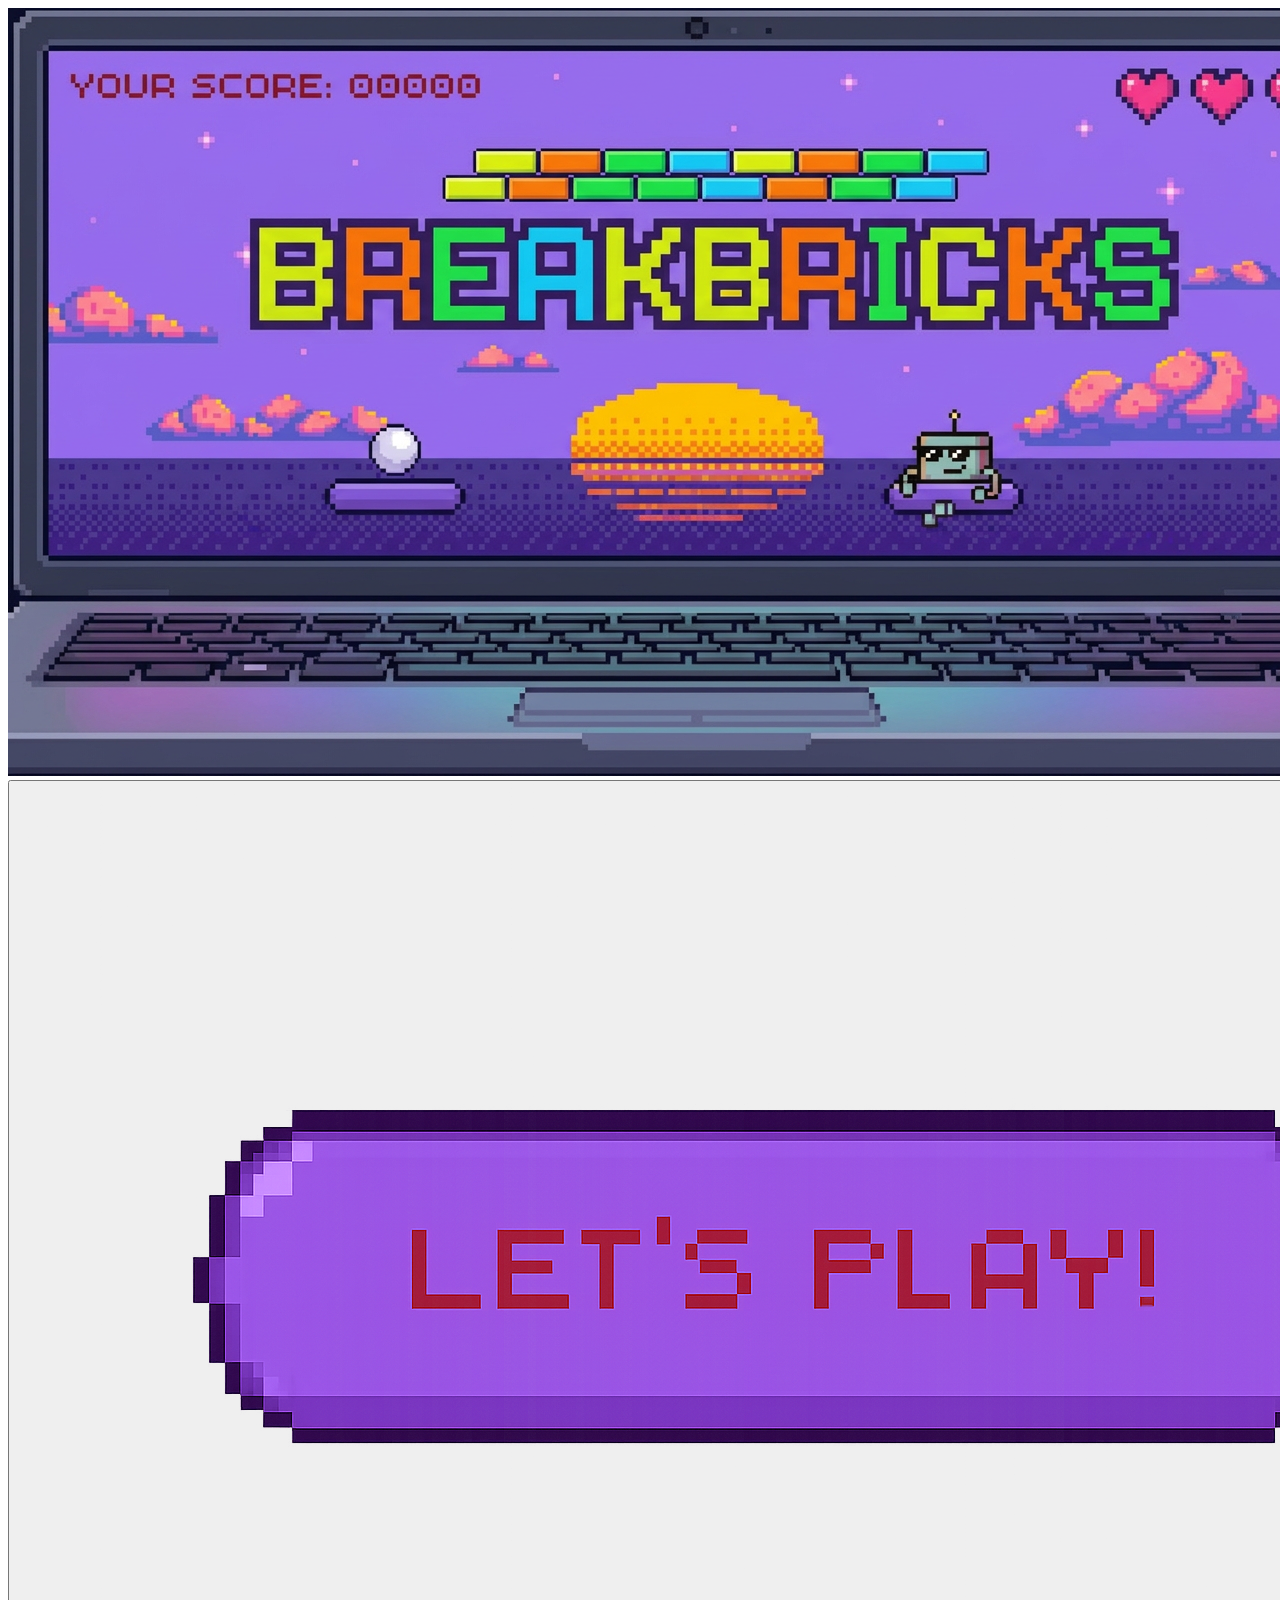
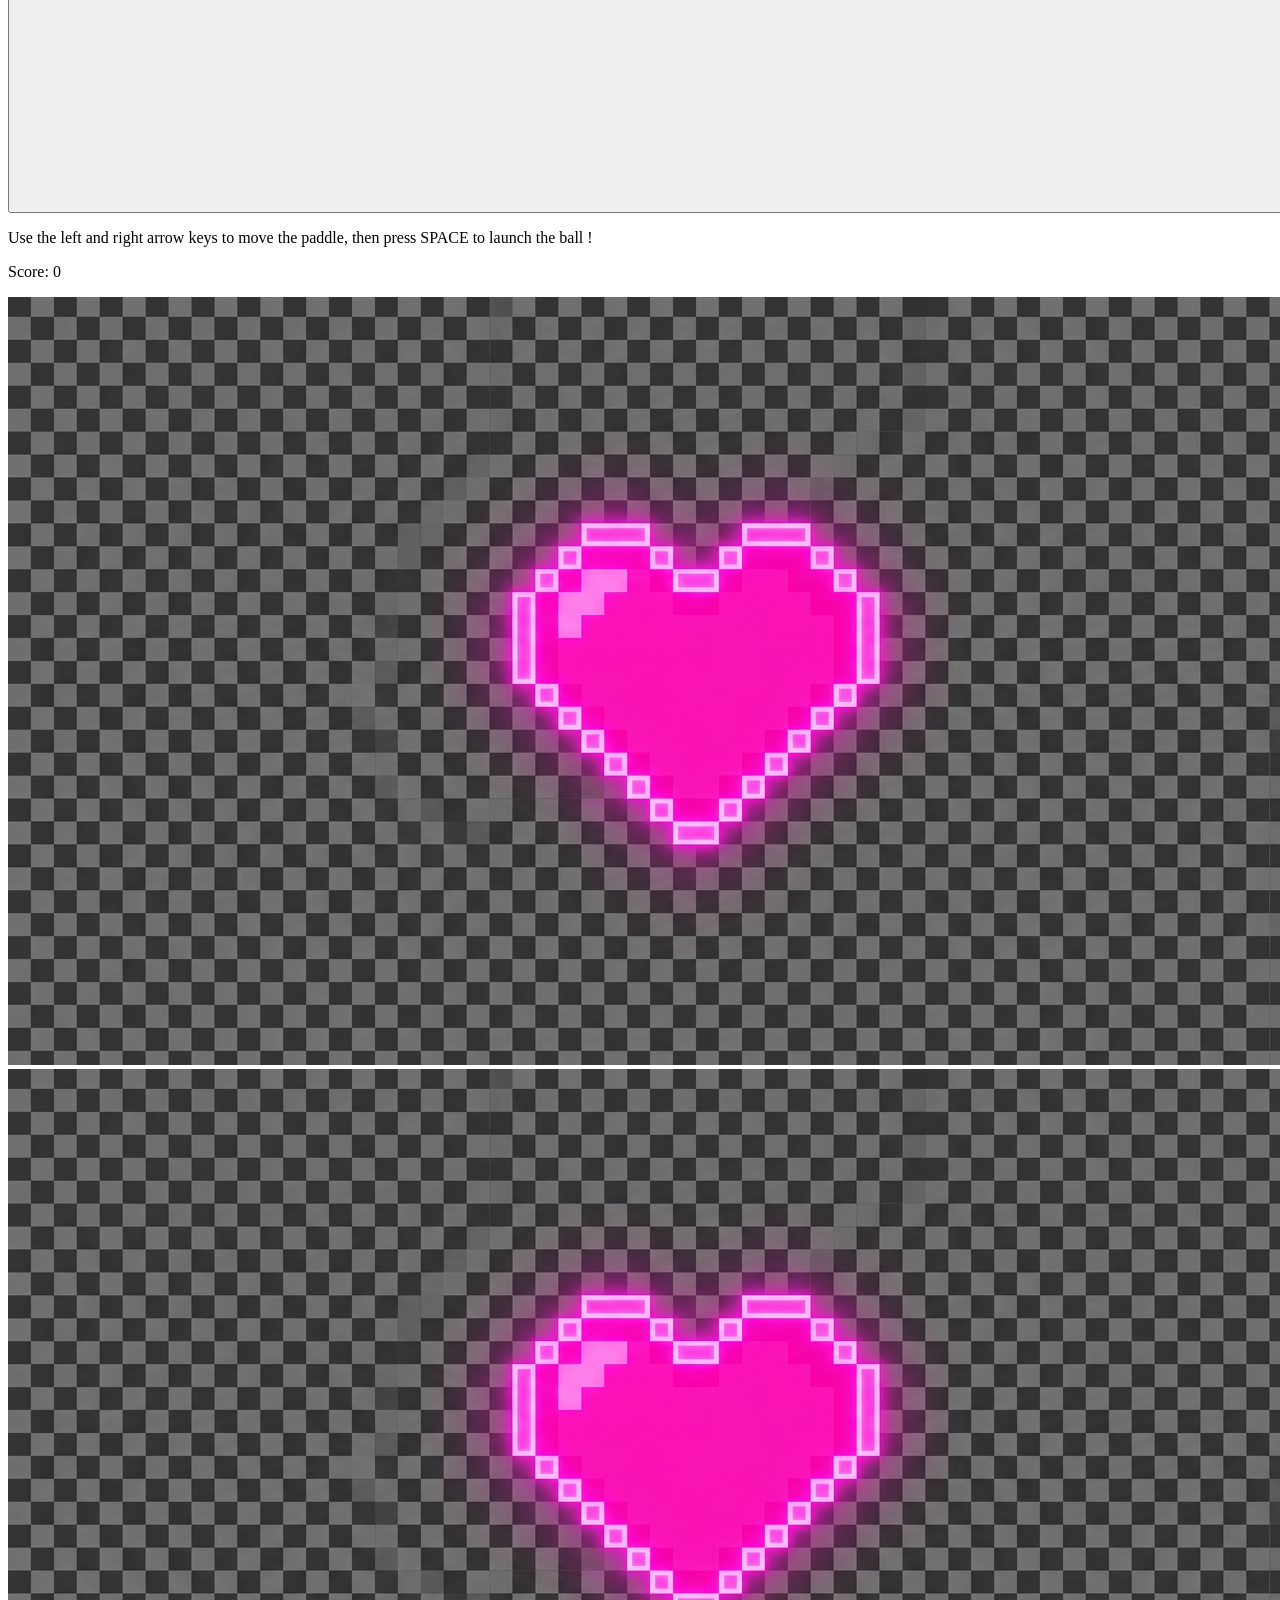
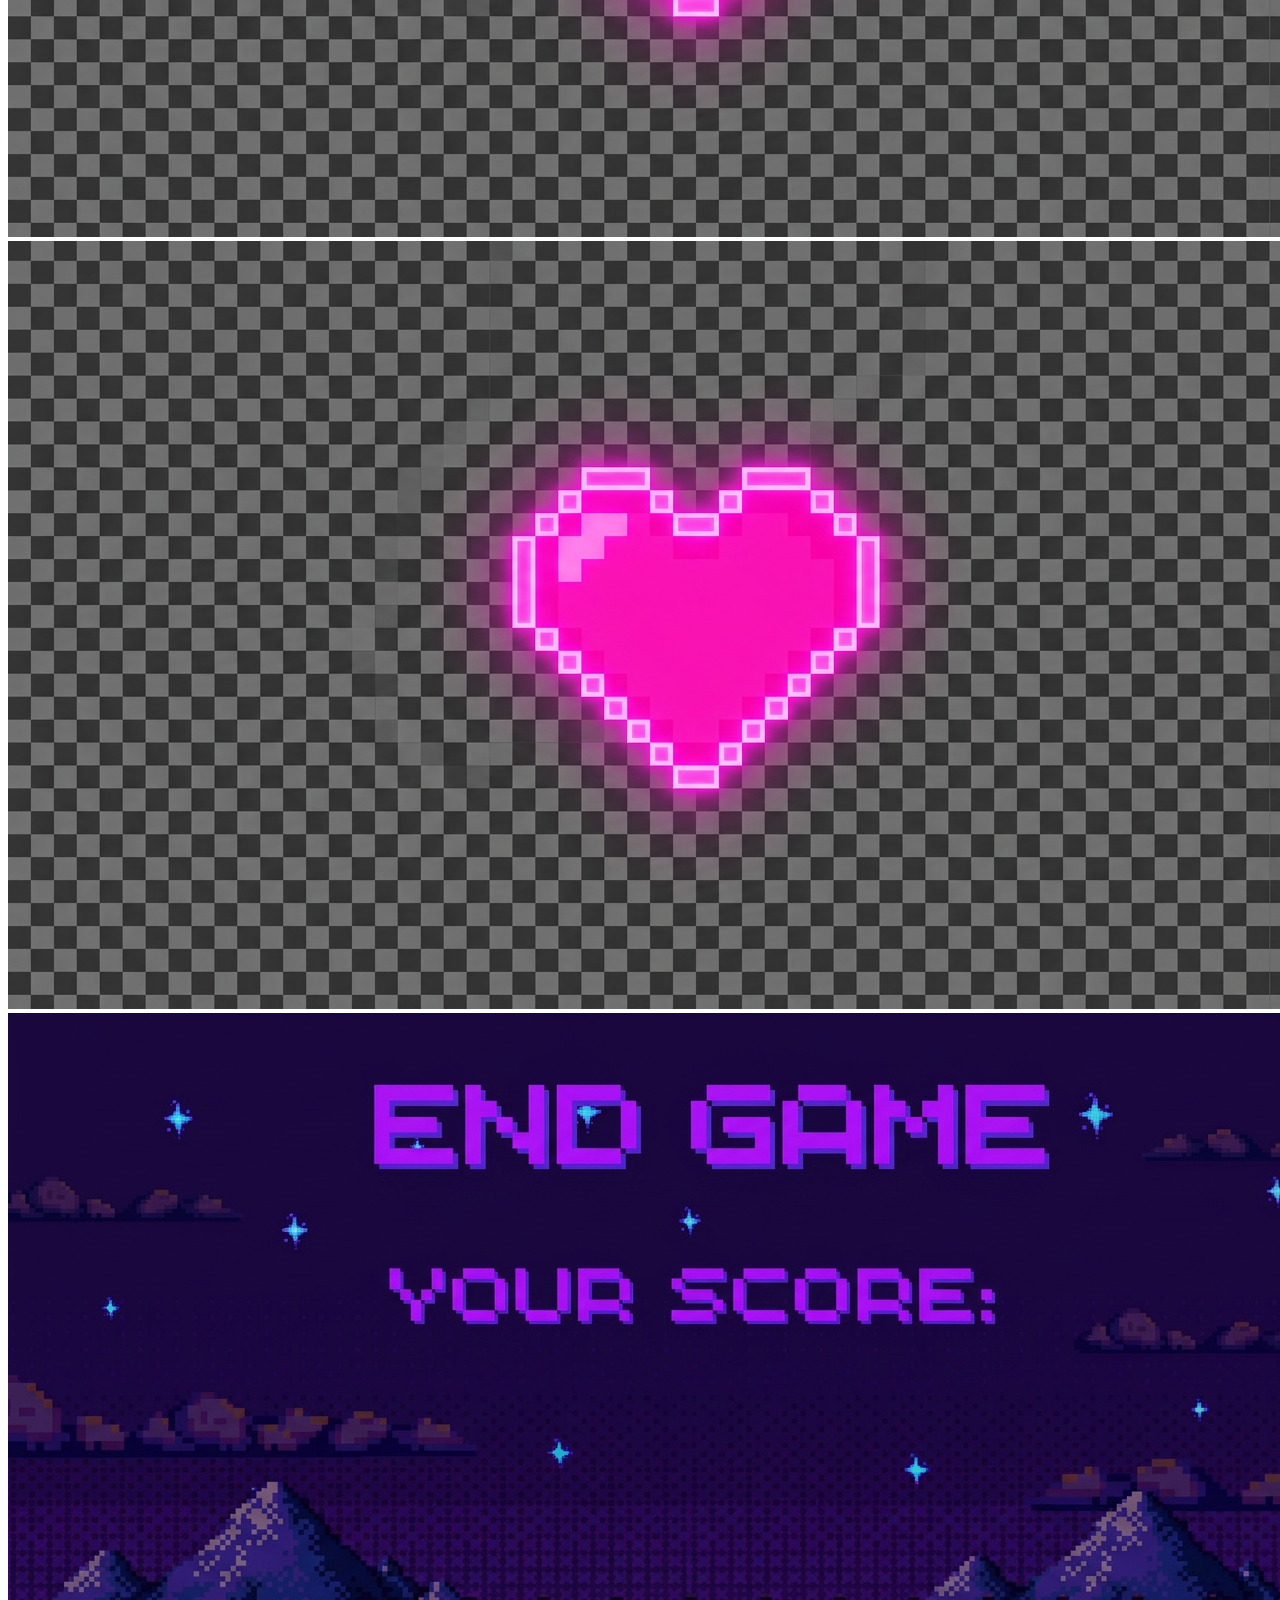
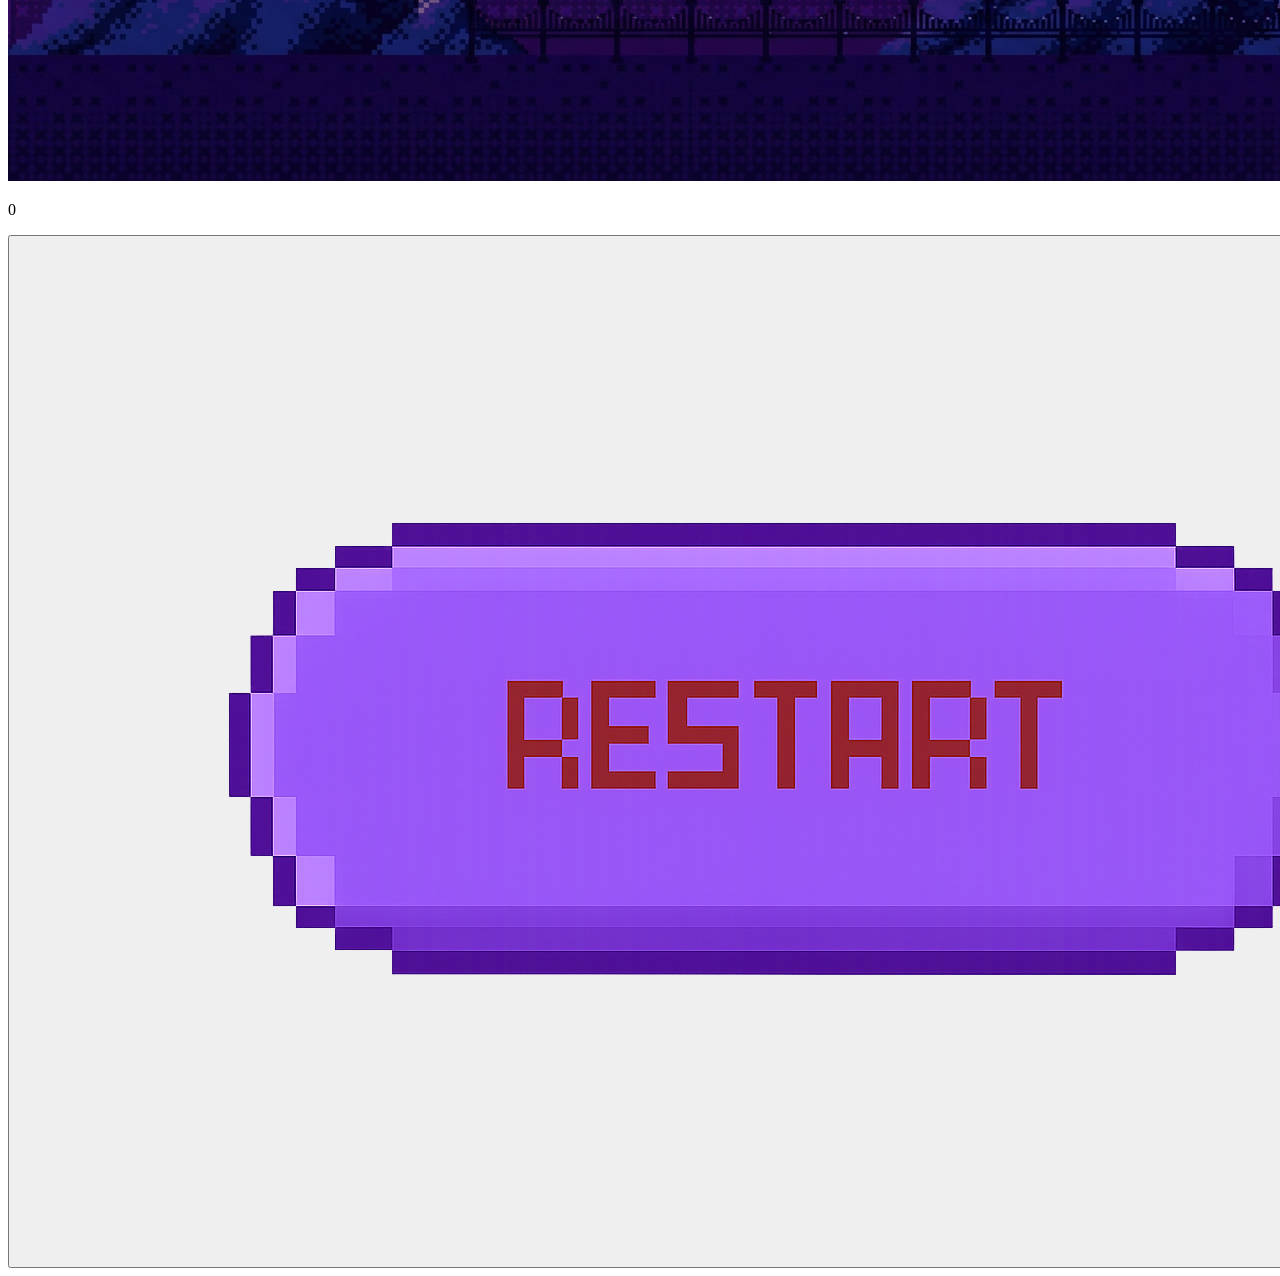
==== index.html @ ca22e78e "Add initial HTML structure for BreakBricks game" ====
<!DOCTYPE html>
<html lang="en">
<head>
    <meta charset="UTF-8">
    <meta name="viewport" content="width=device-width, initial-scale=1.0">
    <meta http-equiv="X-UA-Compatible" content="ie=edge" />
    <link rel="stylesheet" href="style.css">
    <title>BreakBricks</title>
</head>
<body>
    <main>
    <div id="game-intro">
        <!-- logo, button start, instruction et img de contrôle -->
        <img src="../images/Bg.png" alt="BreakBricks-logo" class="BreakBricks-img">
       <div class="start-container">
    <button id="start-btn">
        <img src="../images/Let's play.png" alt="Let's play">
    </button>
    <p class="start-text">
        Use the left and right arrow keys to move the paddle, then press SPACE to launch the ball !
    </p>
</div>
    </div>


    <div id="game-container">
        <!-- stats et jeu lui-même -->
    
    <div id="game-screen">
        <!-- jeu et éléments dynamiques, caché au départ avec display: none -->
        <div class="container">
            <div class="left">
            <p>Score: <span id="score">0</span></p>
            </div>

            <div class="right">
            <img src="../images/Heart.png" alt="" class="heart-logo">
            <img src="../images/Heart.png" alt="" class="heart-logo">
            <img src="../images/Heart.png" alt="" class="heart-logo">
         </div>
         </div>
    </div>
    </div>


   <div id="game-end">
    <img src="../images/Bg3.png" alt="" class="endgame-logo">

    <p id="final-score">0</p>

    <button id="restart-btn">
        <img src="../images/Restart.png" alt="">
    </button>
</div>
    </main>

    <script type="text/javascript" src="../js/player.js"></script>
    <script type="text/javascript" src="../js/ball.js"></script>
    <script type="text/javascript" src="../js/brick.js"></script>
    <script type="text/javascript" src="../js/game.js"></script>
    <script type="text/javascript" src="../js/script.js"></script>

</body>
</html>
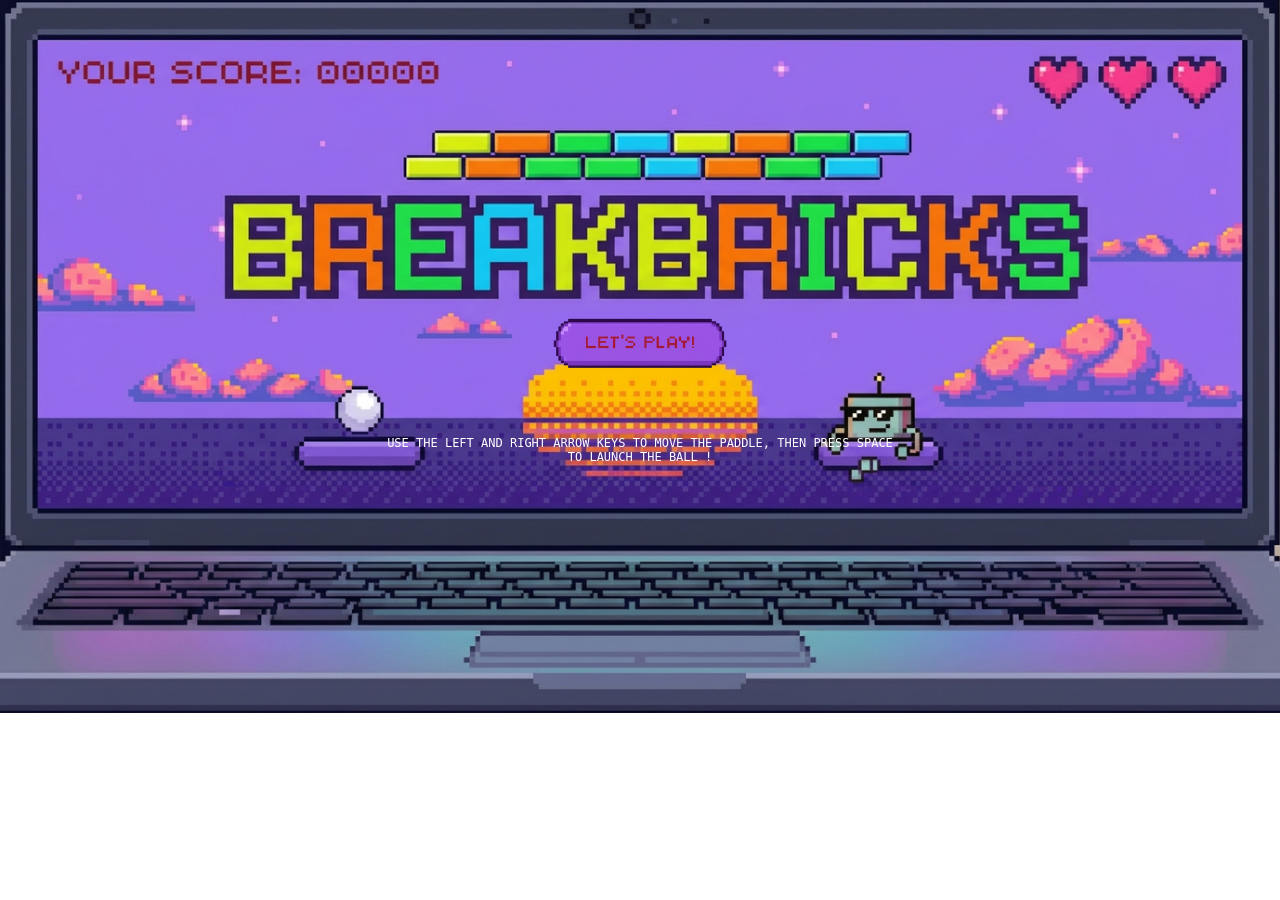
==== commit eed67485: "Update stylesheet and script paths in index.html" ====
--- a/index.html
+++ b/index.html
@@ -4,7 +4,7 @@
     <meta charset="UTF-8">
     <meta name="viewport" content="width=device-width, initial-scale=1.0">
     <meta http-equiv="X-UA-Compatible" content="ie=edge" />
-    <link rel="stylesheet" href="style.css">
+   <link rel="stylesheet" href="styles/style.css">
     <title>BreakBricks</title>
 </head>
 <body>
@@ -54,11 +54,11 @@
 </div>
     </main>
 
-    <script type="text/javascript" src="../js/player.js"></script>
-    <script type="text/javascript" src="../js/ball.js"></script>
-    <script type="text/javascript" src="../js/brick.js"></script>
-    <script type="text/javascript" src="../js/game.js"></script>
-    <script type="text/javascript" src="../js/script.js"></script>
+    <script type="text/javascript" src="js/player.js"></script>
+    <script type="text/javascript" src="/js/ball.js"></script>
+    <script type="text/javascript" src="/js/brick.js"></script>
+    <script type="text/javascript" src="/js/game.js"></script>
+    <script type="text/javascript" src="/js/script.js"></script>
 
 </body>
 </html>
--- a/styles/style.css
+++ b/styles/style.css
@@ -0,0 +1,154 @@
+body {
+    padding: 0;
+    margin: 0;
+    text-align: center;
+}
+
+#game-intro {
+    padding: 0;
+    position: relative;
+    display: block;
+    overflow: hidden;
+    width: 100%;
+}
+
+.BreakBricks-img {
+    display: block;
+    width: 100%;
+}
+
+.start-container {
+    position: absolute;
+    left: 50%;
+    bottom: 35%;
+    transform: translateX(-50%);
+    display: flex;
+    flex-direction: column;
+    align-items: center;
+    gap: 15px;
+}
+
+#start-btn {
+    width: 35%;
+    background: none;
+    border: none;
+    padding: 0;
+    cursor: pointer;
+}
+
+#start-btn img {
+    width: 100%;
+    height: auto;
+    display: block;
+}
+
+.start-text {
+    color: white;
+    font-family: monospace;
+    text-transform: uppercase;
+    text-align: center;
+    font-size: 12px;
+    max-width: 80%;
+    margin: 0;
+}
+
+#game-container {
+    display: flex;
+    flex-direction: column;
+    align-items: center;
+}
+
+#game-screen {
+    display: none;
+    position: relative;
+    width: 500px;
+    height: 600px;
+    overflow: hidden;
+    margin: 20px auto;
+    background-image: url(../images/bg2.png);
+    background-size: cover;
+    background-position: center;
+    border: 2px solid #333;
+}
+
+.container {
+    position: absolute;
+    top: 10px;
+    left: 0;
+    right: 0;
+    display: flex;
+    justify-content: space-between;
+    align-items: center;
+    padding: 0 20px;
+    box-sizing: border-box;
+    z-index: 10;
+}
+
+.left {
+    color: red;
+    font-family: monospace;
+    text-transform: uppercase;
+}
+
+.right {
+    display: flex;
+    gap: 8px;
+}
+
+.right img.heart-logo {
+    width: 30px;
+    height: auto;
+}
+
+#game-end {
+    position: relative;
+    display: none;
+    width: 100%;
+}
+
+.endgame-logo {
+    width: 100%;
+    height: auto;
+    display: block;
+}
+
+#final-score {
+    position: absolute;
+    left: 50%;
+    top: 48%;
+    transform: translateX(-50%);
+    margin: 0;
+    color: #ff4df8;
+    font-family: monospace;
+    font-size: clamp(28px, 4vw, 64px);
+    font-weight: bold;
+    text-shadow:
+        0 0 5px #ff00ff,
+        0 0 10px #a100ff;
+    z-index: 5;
+}
+
+#restart-btn {
+    position: absolute;
+    bottom: 20%;
+    left: 50%;
+    background: none;
+    border: none;
+    transform: translateX(-50%);
+    cursor: pointer;
+    width: 15%;
+    z-index: 5;
+}
+
+#restart-btn img {
+    width: 100%;
+    height: auto;
+    display: block;
+}
+
+.player,
+.ball,
+.brick {
+    position: absolute;
+    user-select: none;
+}
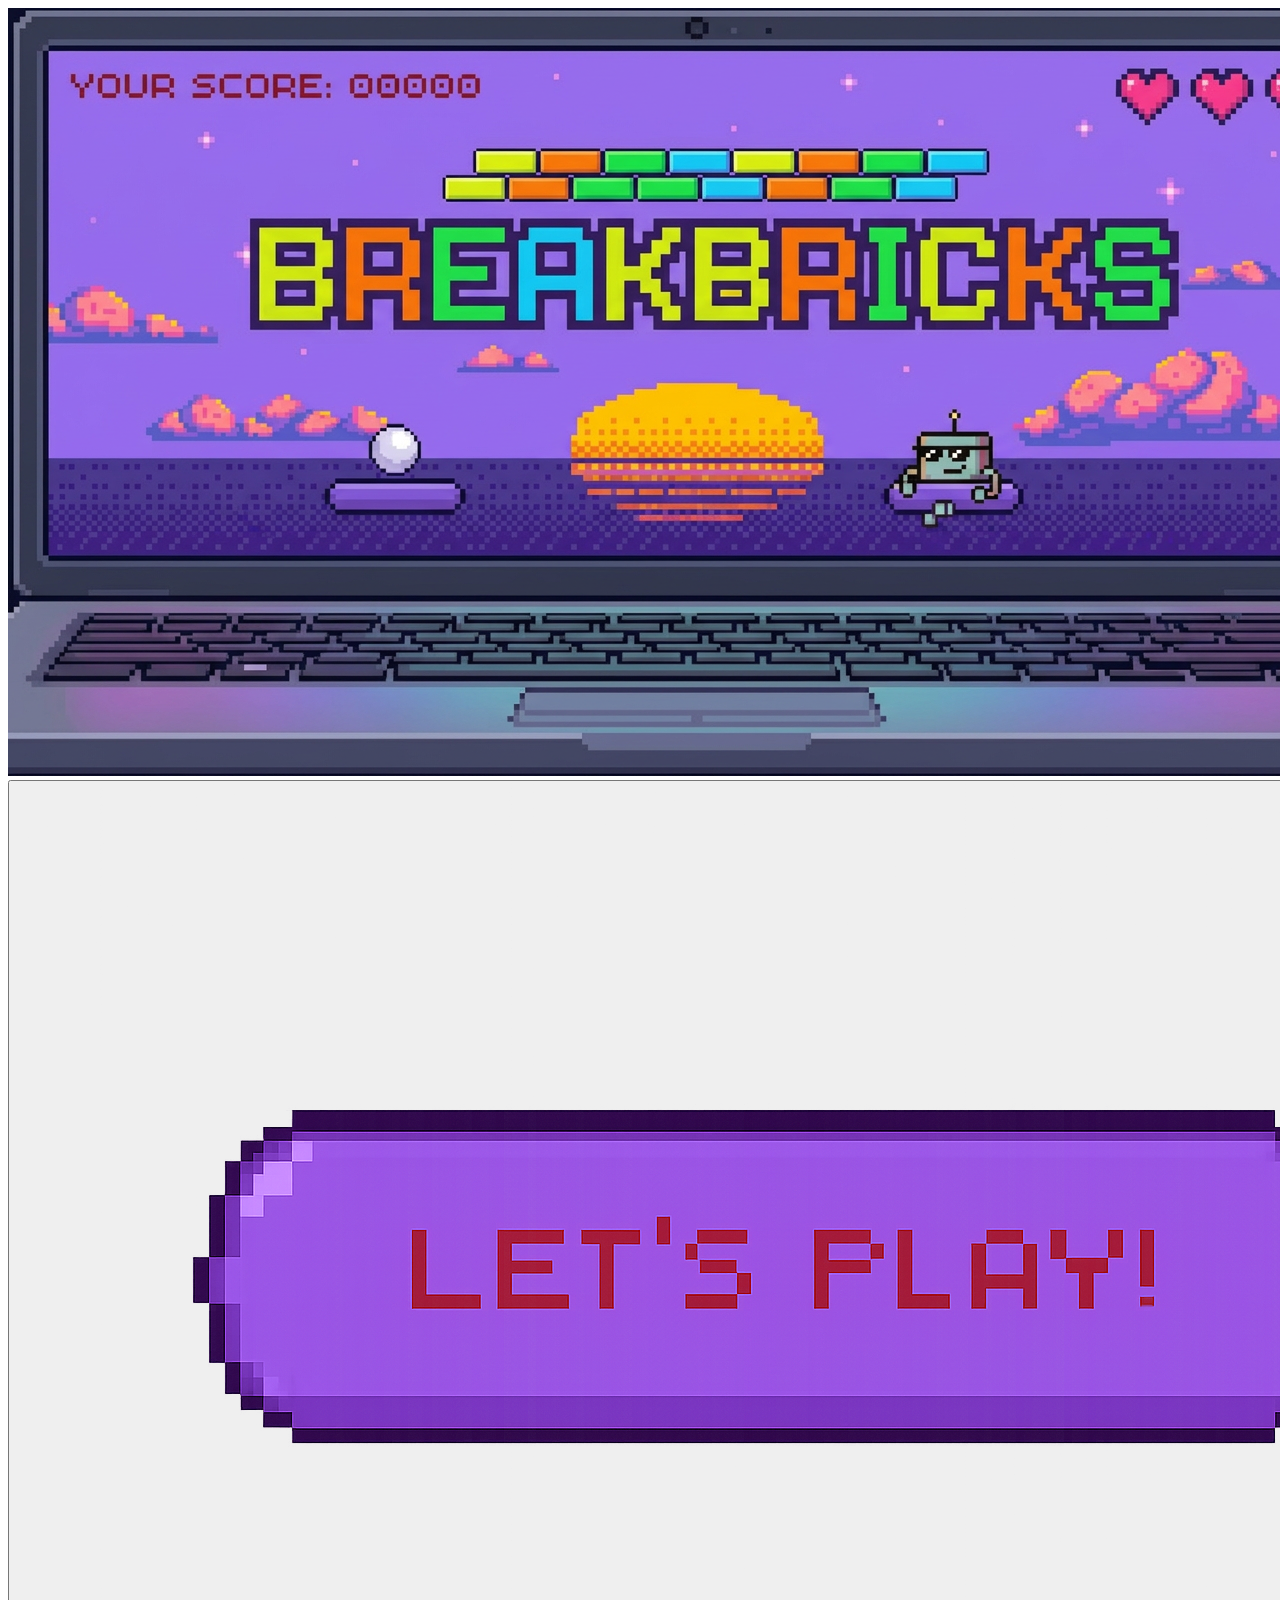
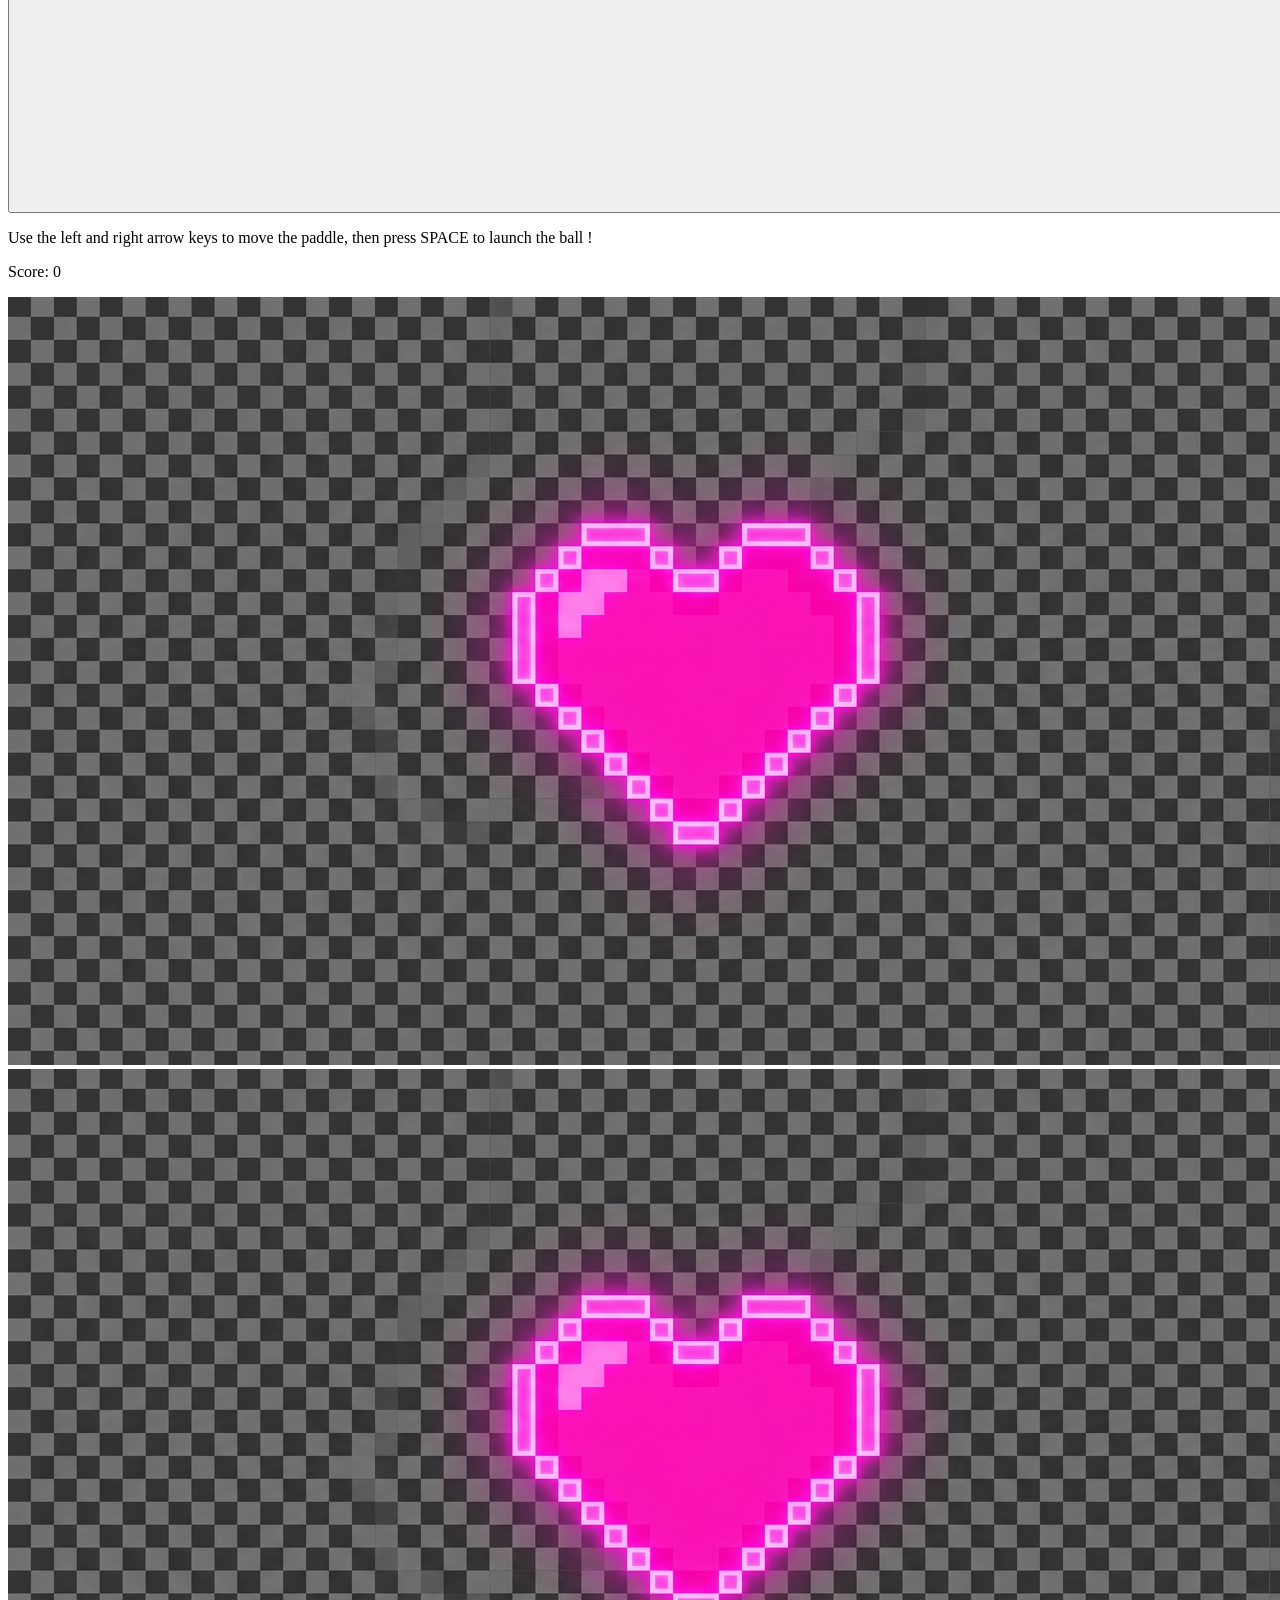
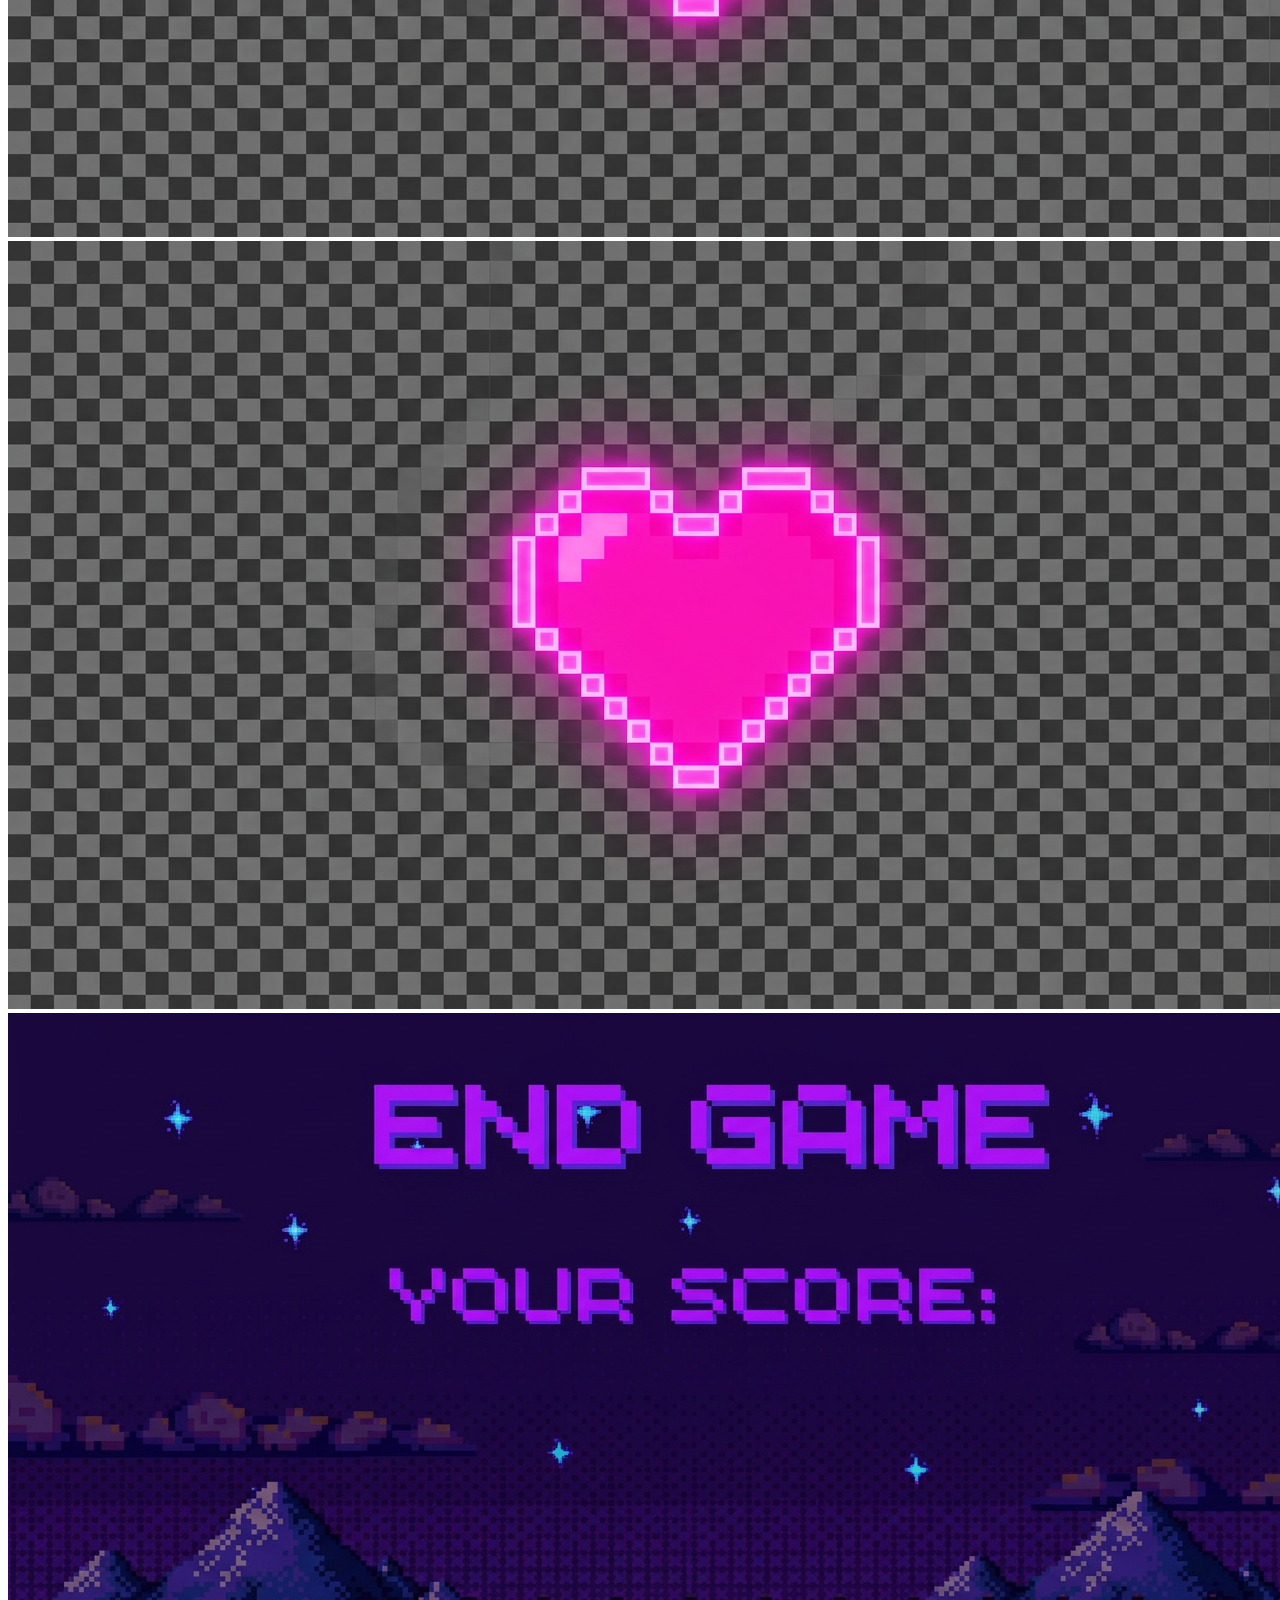
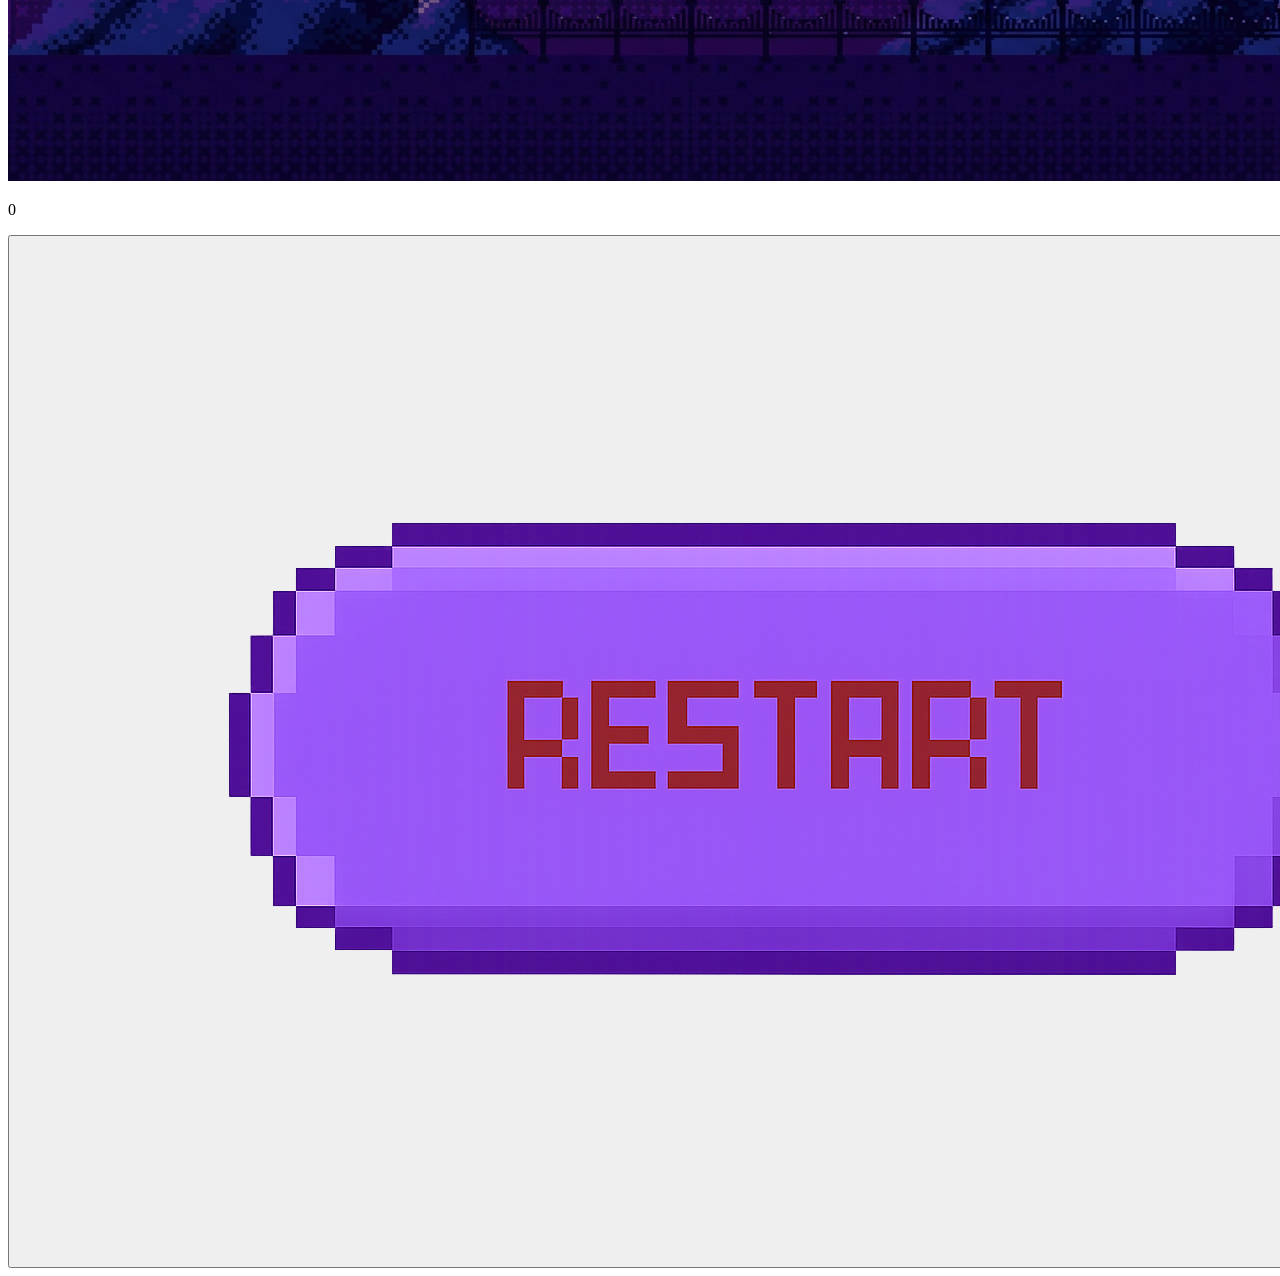
==== commit 420585e8: "Update image paths and clean up HTML structure" ====
--- a/index.html
+++ b/index.html
@@ -4,7 +4,7 @@
     <meta charset="UTF-8">
     <meta name="viewport" content="width=device-width, initial-scale=1.0">
     <meta http-equiv="X-UA-Compatible" content="ie=edge" />
-   <link rel="stylesheet" href="styles/style.css">
+    <link rel="stylesheet" href="style.css">
     <title>BreakBricks</title>
 </head>
 <body>
@@ -54,11 +54,11 @@
 </div>
     </main>
 
-    <script type="text/javascript" src="js/player.js"></script>
-    <script type="text/javascript" src="/js/ball.js"></script>
-    <script type="text/javascript" src="/js/brick.js"></script>
-    <script type="text/javascript" src="/js/game.js"></script>
-    <script type="text/javascript" src="/js/script.js"></script>
+    <script type="text/javascript" src="../js/player.js"></script>
+    <script type="text/javascript" src="../js/ball.js"></script>
+    <script type="text/javascript" src="../js/brick.js"></script>
+    <script type="text/javascript" src="../js/game.js"></script>
+    <script type="text/javascript" src="../js/script.js"></script>
 
 </body>
 </html>
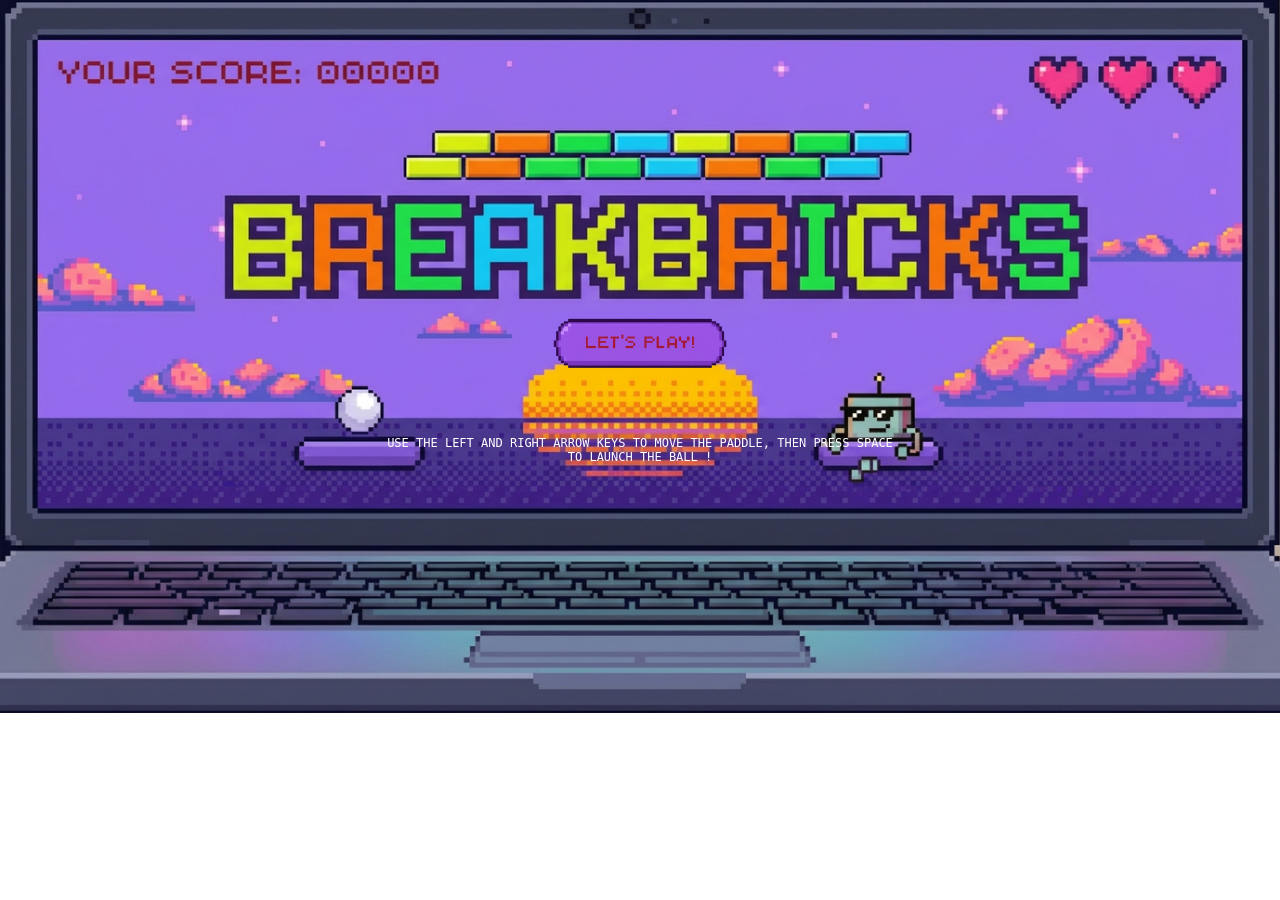
==== commit 007207f3: "Update image and script paths to relative format" ====
--- a/index.html
+++ b/index.html
@@ -4,17 +4,17 @@
     <meta charset="UTF-8">
     <meta name="viewport" content="width=device-width, initial-scale=1.0">
     <meta http-equiv="X-UA-Compatible" content="ie=edge" />
-    <link rel="stylesheet" href="style.css">
+    <link rel="stylesheet" href="./styles/style.css">
     <title>BreakBricks</title>
 </head>
 <body>
     <main>
     <div id="game-intro">
         <!-- logo, button start, instruction et img de contrôle -->
-        <img src="../images/Bg.png" alt="BreakBricks-logo" class="BreakBricks-img">
+        <img src="./images/Bg.png" alt="BreakBricks-logo" class="BreakBricks-img">
        <div class="start-container">
     <button id="start-btn">
-        <img src="../images/Let's play.png" alt="Let's play">
+        <img src="./images/Let's play.png" alt="Let's play">
     </button>
     <p class="start-text">
         Use the left and right arrow keys to move the paddle, then press SPACE to launch the ball !
@@ -34,9 +34,9 @@
             </div>
 
             <div class="right">
-            <img src="../images/Heart.png" alt="" class="heart-logo">
-            <img src="../images/Heart.png" alt="" class="heart-logo">
-            <img src="../images/Heart.png" alt="" class="heart-logo">
+            <img src="./images/Heart.png" alt="" class="heart-logo">
+            <img src="./images/Heart.png" alt="" class="heart-logo">
+            <img src="./images/Heart.png" alt="" class="heart-logo">
          </div>
          </div>
     </div>
@@ -44,21 +44,21 @@
 
 
    <div id="game-end">
-    <img src="../images/Bg3.png" alt="" class="endgame-logo">
+    <img src="./images/Bg3.png" alt="" class="endgame-logo">
 
     <p id="final-score">0</p>
 
     <button id="restart-btn">
-        <img src="../images/Restart.png" alt="">
+        <img src="./images/Restart.png" alt="">
     </button>
 </div>
     </main>
 
-    <script type="text/javascript" src="../js/player.js"></script>
-    <script type="text/javascript" src="../js/ball.js"></script>
-    <script type="text/javascript" src="../js/brick.js"></script>
-    <script type="text/javascript" src="../js/game.js"></script>
-    <script type="text/javascript" src="../js/script.js"></script>
+    <script type="text/javascript" src="./js/player.js"></script>
+    <script type="text/javascript" src="./js/ball.js"></script>
+    <script type="text/javascript" src="./js/brick.js"></script>
+    <script type="text/javascript" src="./js/game.js"></script>
+    <script type="text/javascript" src="./js/script.js"></script>
 
 </body>
 </html>
--- a/styles/style.css
+++ b/styles/style.css
@@ -0,0 +1,154 @@
+body {
+    padding: 0;
+    margin: 0;
+    text-align: center;
+}
+
+#game-intro {
+    padding: 0;
+    position: relative;
+    display: block;
+    overflow: hidden;
+    width: 100%;
+}
+
+.BreakBricks-img {
+    display: block;
+    width: 100%;
+}
+
+.start-container {
+    position: absolute;
+    left: 50%;
+    bottom: 35%;
+    transform: translateX(-50%);
+    display: flex;
+    flex-direction: column;
+    align-items: center;
+    gap: 15px;
+}
+
+#start-btn {
+    width: 35%;
+    background: none;
+    border: none;
+    padding: 0;
+    cursor: pointer;
+}
+
+#start-btn img {
+    width: 100%;
+    height: auto;
+    display: block;
+}
+
+.start-text {
+    color: white;
+    font-family: monospace;
+    text-transform: uppercase;
+    text-align: center;
+    font-size: 12px;
+    max-width: 80%;
+    margin: 0;
+}
+
+#game-container {
+    display: flex;
+    flex-direction: column;
+    align-items: center;
+}
+
+#game-screen {
+    display: none;
+    position: relative;
+    width: 500px;
+    height: 600px;
+    overflow: hidden;
+    margin: 20px auto;
+    background-image: url(../images/bg2.png);
+    background-size: cover;
+    background-position: center;
+    border: 2px solid #333;
+}
+
+.container {
+    position: absolute;
+    top: 10px;
+    left: 0;
+    right: 0;
+    display: flex;
+    justify-content: space-between;
+    align-items: center;
+    padding: 0 20px;
+    box-sizing: border-box;
+    z-index: 10;
+}
+
+.left {
+    color: red;
+    font-family: monospace;
+    text-transform: uppercase;
+}
+
+.right {
+    display: flex;
+    gap: 8px;
+}
+
+.right img.heart-logo {
+    width: 30px;
+    height: auto;
+}
+
+#game-end {
+    position: relative;
+    display: none;
+    width: 100%;
+}
+
+.endgame-logo {
+    width: 100%;
+    height: auto;
+    display: block;
+}
+
+#final-score {
+    position: absolute;
+    left: 50%;
+    top: 48%;
+    transform: translateX(-50%);
+    margin: 0;
+    color: #ff4df8;
+    font-family: monospace;
+    font-size: clamp(28px, 4vw, 64px);
+    font-weight: bold;
+    text-shadow:
+        0 0 5px #ff00ff,
+        0 0 10px #a100ff;
+    z-index: 5;
+}
+
+#restart-btn {
+    position: absolute;
+    bottom: 20%;
+    left: 50%;
+    background: none;
+    border: none;
+    transform: translateX(-50%);
+    cursor: pointer;
+    width: 15%;
+    z-index: 5;
+}
+
+#restart-btn img {
+    width: 100%;
+    height: auto;
+    display: block;
+}
+
+.player,
+.ball,
+.brick {
+    position: absolute;
+    user-select: none;
+}
